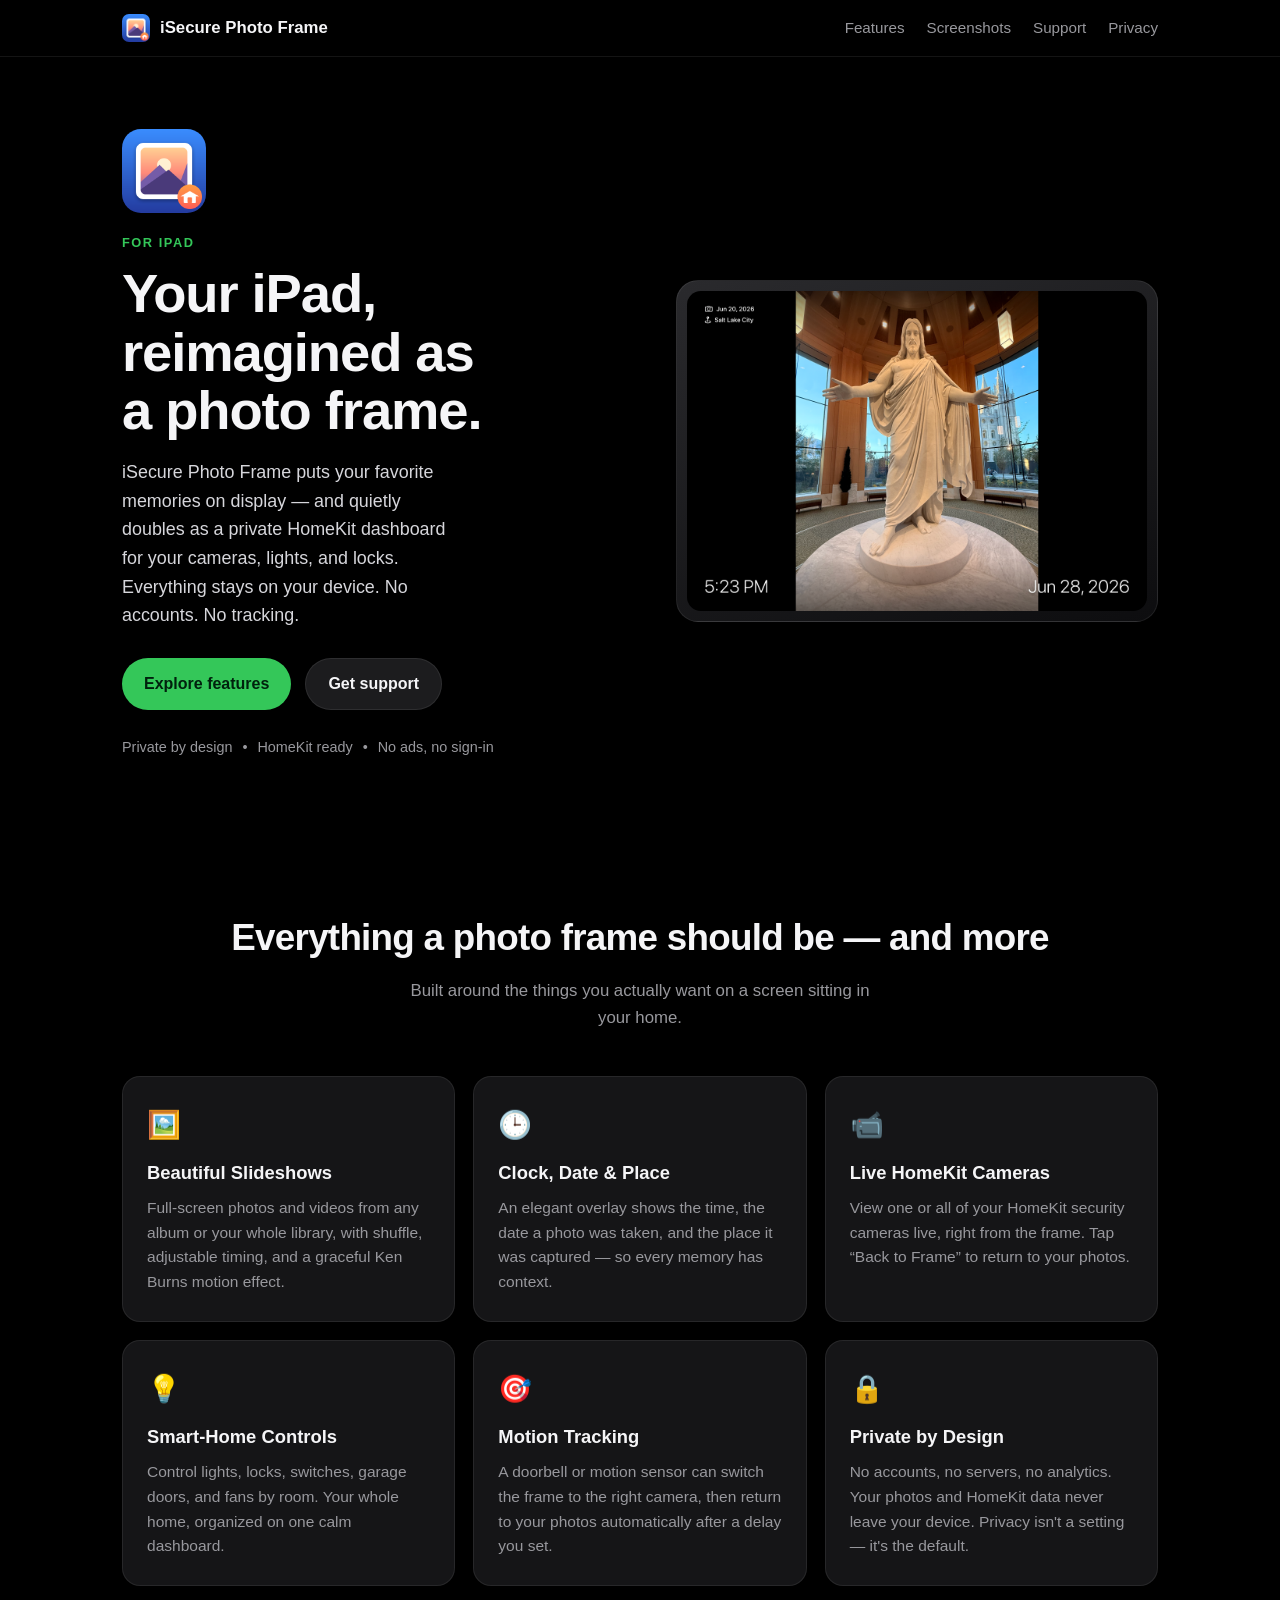
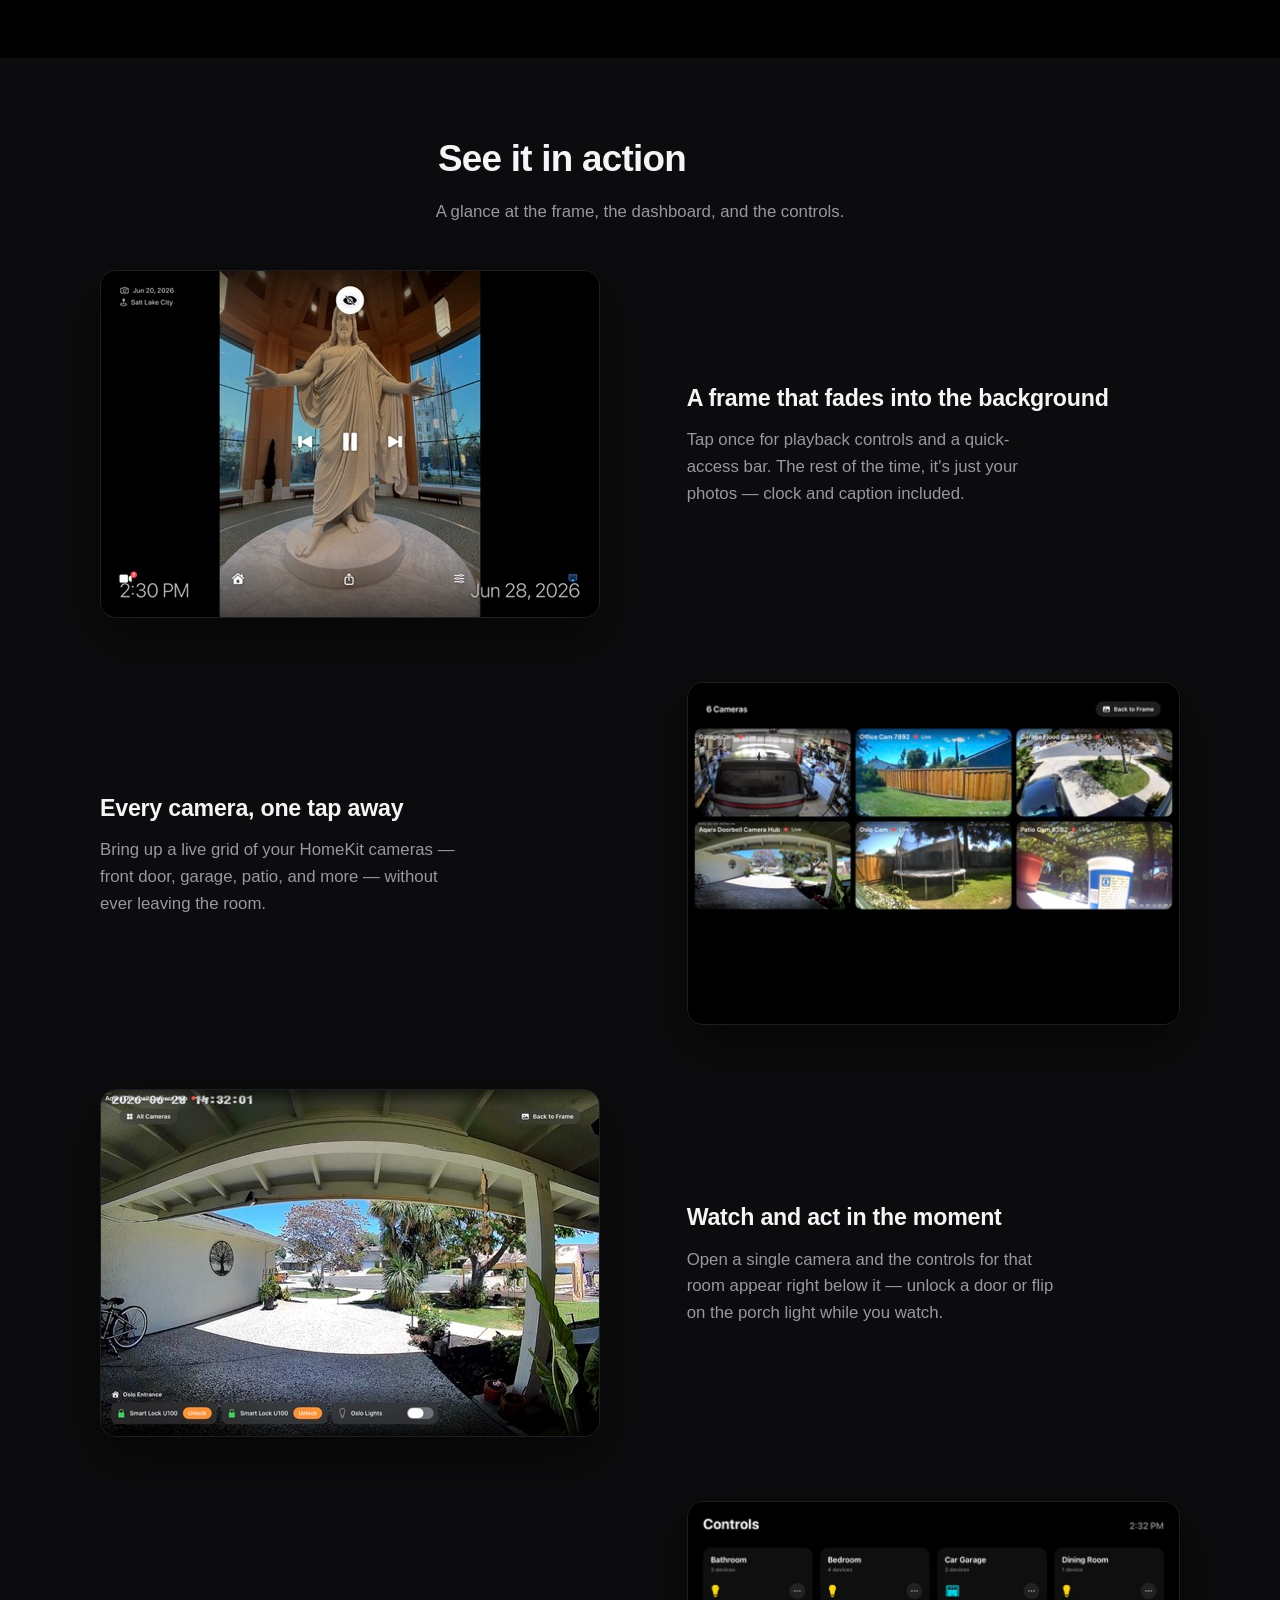
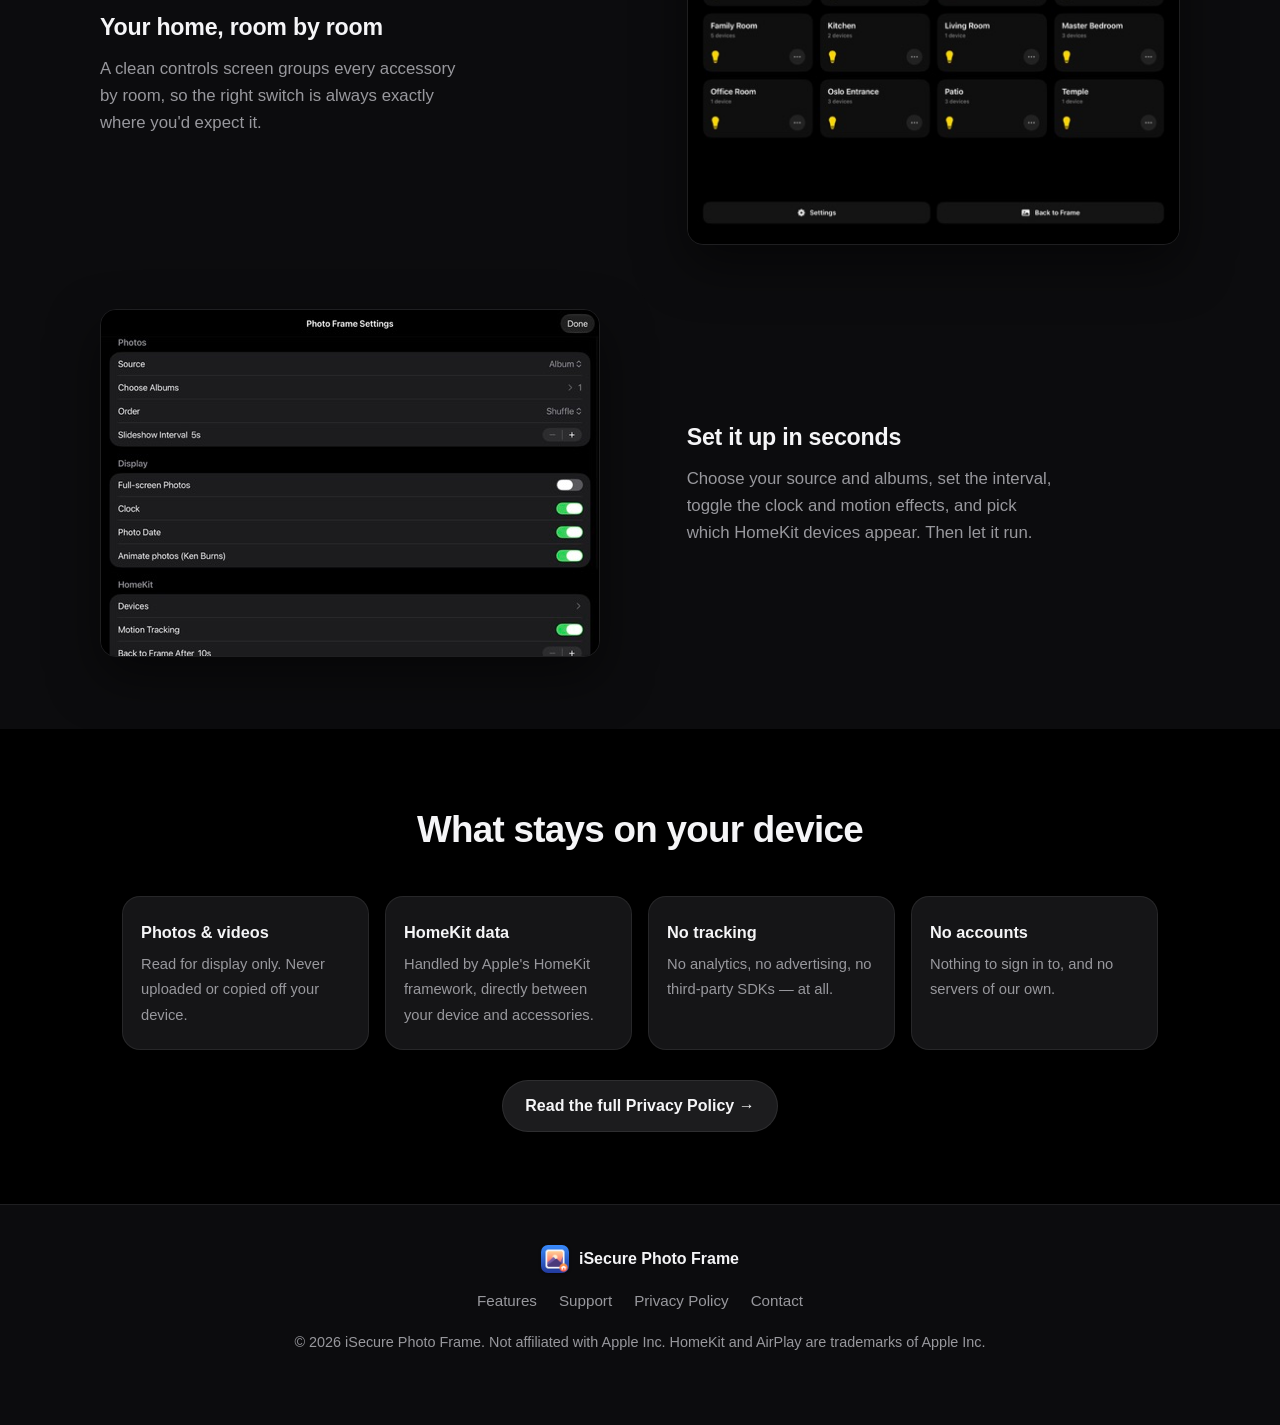
==== index.html @ d1e2fe72 "fix firebase config for iphotoframe project" ====
<!DOCTYPE html>
<html lang="en">
<head>
  <meta charset="utf-8">
  <meta name="viewport" content="width=device-width, initial-scale=1">
  <title>iSecure Photo Frame — Your iPad as a Photo Frame &amp; HomeKit Dashboard</title>
  <meta name="description" content="iSecure Photo Frame turns your iPad into a beautiful digital photo frame and a private HomeKit dashboard — live camera feeds, smart-home controls, and your favorite memories on display.">

  <!-- Open Graph -->
  <meta property="og:title" content="iSecure Photo Frame">
  <meta property="og:description" content="Turn your iPad into a beautiful photo frame and a private HomeKit dashboard.">
  <meta property="og:type" content="website">
  <meta property="og:image" content="images/hero-slideshow.png">

  <link rel="icon" type="image/png" href="images/app-icon.png">
  <link rel="apple-touch-icon" href="images/app-icon.png">
  <link rel="stylesheet" href="styles.css">
</head>
<body>

  <!-- Nav -->
  <header class="nav">
    <div class="nav-inner">
      <a class="brand" href="index.html">
        <img class="brand-mark" src="images/app-icon.png" alt="">
        <span>iSecure Photo Frame</span>
      </a>
      <nav class="nav-links">
        <a href="#features">Features</a>
        <a href="#screens">Screenshots</a>
        <a href="Support.html">Support</a>
        <a href="PrivacyPolicy.html">Privacy</a>
      </nav>
    </div>
  </header>

  <!-- Hero -->
  <section class="hero">
    <div class="hero-text">
      <img class="hero-icon" src="images/app-icon.png" alt="iSecure Photo Frame app icon">
      <p class="eyebrow">For iPad</p>
      <h1>Your iPad, reimagined as a&nbsp;photo frame.</h1>
      <p class="lede">
        iSecure Photo Frame puts your favorite memories on display — and quietly doubles
        as a private HomeKit dashboard for your cameras, lights, and locks. Everything
        stays on your device. No accounts. No tracking.
      </p>
      <div class="cta-row">
        <a class="btn btn-primary" href="#features">Explore features</a>
        <a class="btn btn-ghost" href="Support.html">Get support</a>
      </div>
      <p class="badges">
        <span>Private by design</span><span>•</span><span>HomeKit ready</span><span>•</span><span>No ads, no sign-in</span>
      </p>
    </div>
    <div class="hero-shot">
      <div class="frame">
        <img src="images/hero-slideshow.png" alt="iSecure Photo Frame showing a full-screen photo slideshow with clock and date overlay" loading="eager">
      </div>
    </div>
  </section>

  <!-- Feature highlights -->
  <section id="features" class="section">
    <h2 class="section-title">Everything a photo frame should be — and more</h2>
    <p class="section-sub">Built around the things you actually want on a screen sitting in your home.</p>

    <div class="grid">
      <article class="card">
        <div class="card-icon">🖼️</div>
        <h3>Beautiful Slideshows</h3>
        <p>Full-screen photos and videos from any album or your whole library, with shuffle, adjustable timing, and a graceful Ken Burns motion effect.</p>
      </article>

      <article class="card">
        <div class="card-icon">🕒</div>
        <h3>Clock, Date &amp; Place</h3>
        <p>An elegant overlay shows the time, the date a photo was taken, and the place it was captured — so every memory has context.</p>
      </article>

      <article class="card">
        <div class="card-icon">📹</div>
        <h3>Live HomeKit Cameras</h3>
        <p>View one or all of your HomeKit security cameras live, right from the frame. Tap “Back to Frame” to return to your photos.</p>
      </article>

      <article class="card">
        <div class="card-icon">💡</div>
        <h3>Smart-Home Controls</h3>
        <p>Control lights, locks, switches, garage doors, and fans by room. Your whole home, organized on one calm dashboard.</p>
      </article>

      <article class="card">
        <div class="card-icon">🎯</div>
        <h3>Motion Tracking</h3>
        <p>A doorbell or motion sensor can switch the frame to the right camera, then return to your photos automatically after a delay you set.</p>
      </article>

      <article class="card">
        <div class="card-icon">🔒</div>
        <h3>Private by Design</h3>
        <p>No accounts, no servers, no analytics. Your photos and HomeKit data never leave your device. Privacy isn't a setting — it's the default.</p>
      </article>
    </div>
  </section>

  <!-- Screenshot story -->
  <section id="screens" class="section section-alt">
    <h2 class="section-title">See it in action</h2>
    <p class="section-sub">A glance at the frame, the dashboard, and the controls.</p>

    <div class="story">
      <div class="story-row">
        <div class="story-shot"><img src="images/slideshow-controls.jpeg" alt="Slideshow playback controls with play, pause, clock and location" loading="lazy"></div>
        <div class="story-copy">
          <h3>A frame that fades into the background</h3>
          <p>Tap once for playback controls and a quick-access bar. The rest of the time, it's just your photos — clock and caption included.</p>
        </div>
      </div>

      <div class="story-row reverse">
        <div class="story-shot"><img src="images/cameras.jpeg" alt="Grid of six live HomeKit security cameras" loading="lazy"></div>
        <div class="story-copy">
          <h3>Every camera, one tap away</h3>
          <p>Bring up a live grid of your HomeKit cameras — front door, garage, patio, and more — without ever leaving the room.</p>
        </div>
      </div>

      <div class="story-row">
        <div class="story-shot"><img src="images/camera-live.jpeg" alt="Single live camera with smart lock and light controls" loading="lazy"></div>
        <div class="story-copy">
          <h3>Watch and act in the moment</h3>
          <p>Open a single camera and the controls for that room appear right below it — unlock a door or flip on the porch light while you watch.</p>
        </div>
      </div>

      <div class="story-row reverse">
        <div class="story-shot"><img src="images/controls.jpeg" alt="Room-by-room smart home device controls" loading="lazy"></div>
        <div class="story-copy">
          <h3>Your home, room by room</h3>
          <p>A clean controls screen groups every accessory by room, so the right switch is always exactly where you'd expect it.</p>
        </div>
      </div>

      <div class="story-row">
        <div class="story-shot"><img src="images/settings.jpeg" alt="Photo Frame settings screen" loading="lazy"></div>
        <div class="story-copy">
          <h3>Set it up in seconds</h3>
          <p>Choose your source and albums, set the interval, toggle the clock and motion effects, and pick which HomeKit devices appear. Then let it run.</p>
        </div>
      </div>
    </div>
  </section>

  <!-- Privacy band -->
  <section class="section privacy-band">
    <h2 class="section-title">What stays on your device</h2>
    <div class="privacy-grid">
      <div class="privacy-item"><strong>Photos &amp; videos</strong><span>Read for display only. Never uploaded or copied off your device.</span></div>
      <div class="privacy-item"><strong>HomeKit data</strong><span>Handled by Apple's HomeKit framework, directly between your device and accessories.</span></div>
      <div class="privacy-item"><strong>No tracking</strong><span>No analytics, no advertising, no third-party SDKs — at all.</span></div>
      <div class="privacy-item"><strong>No accounts</strong><span>Nothing to sign in to, and no servers of our own.</span></div>
    </div>
    <p class="privacy-cta"><a class="btn btn-ghost" href="PrivacyPolicy.html">Read the full Privacy Policy →</a></p>
  </section>

  <!-- Footer -->
  <footer class="footer">
    <div class="footer-inner">
      <div class="footer-brand">
        <img class="brand-mark" src="images/app-icon.png" alt=""> iSecure Photo Frame
      </div>
      <nav class="footer-links">
        <a href="#features">Features</a>
        <a href="Support.html">Support</a>
        <a href="PrivacyPolicy.html">Privacy Policy</a>
        <a href="mailto:mac.kalvin@mac.com">Contact</a>
      </nav>
      <p class="muted">© 2026 iSecure Photo Frame. Not affiliated with Apple Inc. HomeKit and AirPlay are trademarks of Apple Inc.</p>
    </div>
  </footer>

</body>
</html>
---- styles.css ----
/* iSecure Photo Frame — marketing site
   Dark, photo-frame aesthetic with a HomeKit-green accent. */

:root {
  --bg: #000000;
  --bg-alt: #0c0c0e;
  --surface: #151517;
  --surface-2: #1c1c1e;
  --text: #f5f5f7;
  --muted: #98989d;
  --line: rgba(255, 255, 255, 0.08);
  --accent: #34c759;       /* HomeKit toggle green */
  --accent-2: #0a84ff;     /* iOS blue */
  --radius: 18px;
  --max: 1080px;
  color-scheme: dark;
}

* { box-sizing: border-box; }

html { scroll-behavior: smooth; }

body {
  margin: 0;
  font-family: -apple-system, BlinkMacSystemFont, "Segoe UI", Roboto, Helvetica, Arial, sans-serif;
  background: var(--bg);
  color: var(--text);
  line-height: 1.6;
  -webkit-font-smoothing: antialiased;
}

a { color: var(--accent-2); text-decoration: none; }
a:hover { text-decoration: underline; }

img { max-width: 100%; display: block; }

.muted { color: var(--muted); font-size: 0.9rem; }

/* ---------- Nav ---------- */
.nav {
  position: sticky;
  top: 0;
  z-index: 10;
  background: rgba(0, 0, 0, 0.7);
  backdrop-filter: saturate(180%) blur(20px);
  -webkit-backdrop-filter: saturate(180%) blur(20px);
  border-bottom: 1px solid var(--line);
}
.nav-inner {
  max-width: var(--max);
  margin: 0 auto;
  padding: 14px 22px;
  display: flex;
  align-items: center;
  justify-content: space-between;
}
.brand {
  display: flex;
  align-items: center;
  gap: 10px;
  color: var(--text);
  font-weight: 650;
  font-size: 1.05rem;
}
.brand:hover { text-decoration: none; }
.brand-mark {
  width: 28px;
  height: 28px;
  border-radius: 7px;
  object-fit: cover;
  box-shadow: 0 1px 3px rgba(0, 0, 0, 0.4);
}
.hero-icon {
  width: 84px;
  height: 84px;
  border-radius: 19px;
  margin-bottom: 20px;
  box-shadow: 0 10px 28px rgba(0, 0, 0, 0.5);
}
.nav-links { display: flex; gap: 22px; }
.nav-links a { color: var(--muted); font-size: 0.95rem; }
.nav-links a:hover { color: var(--text); text-decoration: none; }

/* ---------- Hero ---------- */
.hero {
  max-width: var(--max);
  margin: 0 auto;
  padding: 72px 22px 64px;
  display: grid;
  grid-template-columns: 1.05fr 1fr;
  gap: 48px;
  align-items: center;
}
.eyebrow {
  text-transform: uppercase;
  letter-spacing: 0.12em;
  font-size: 0.8rem;
  font-weight: 650;
  color: var(--accent);
  margin: 0 0 12px;
}
.hero h1 {
  font-size: clamp(2.2rem, 4.6vw, 3.4rem);
  line-height: 1.07;
  letter-spacing: -0.02em;
  margin: 0 0 18px;
}
.lede {
  font-size: 1.12rem;
  color: #d6d6db;
  margin: 0 0 28px;
  max-width: 34ch;
}
.cta-row { display: flex; gap: 14px; flex-wrap: wrap; }
.btn {
  display: inline-flex;
  align-items: center;
  padding: 12px 22px;
  border-radius: 999px;
  font-weight: 600;
  font-size: 1rem;
  transition: transform .08s ease, opacity .2s ease, background .2s ease;
}
.btn:hover { text-decoration: none; transform: translateY(-1px); }
.btn-primary { background: var(--accent); color: #00210d; }
.btn-primary:hover { background: #2db14e; }
.btn-ghost { background: var(--surface-2); color: var(--text); border: 1px solid var(--line); }
.btn-ghost:hover { background: #2a2a2d; }
.badges {
  margin-top: 26px;
  display: flex;
  gap: 10px;
  flex-wrap: wrap;
  color: var(--muted);
  font-size: 0.9rem;
}

.hero-shot { display: flex; justify-content: center; }
.frame {
  padding: 10px;
  background: linear-gradient(160deg, #2a2a2d, #0d0d0f);
  border-radius: 22px;
  border: 1px solid var(--line);
  box-shadow: 0 30px 80px rgba(0, 0, 0, 0.55);
  max-width: 520px;
}
.frame img { border-radius: 14px; }

/* ---------- Sections ---------- */
.section {
  max-width: var(--max);
  margin: 0 auto;
  padding: 72px 22px;
}
.section-alt { background: var(--bg-alt); max-width: none; }
.section-alt > * { max-width: var(--max); margin-left: auto; margin-right: auto; }
.section-title {
  font-size: clamp(1.7rem, 3vw, 2.3rem);
  letter-spacing: -0.02em;
  text-align: center;
  margin: 0 0 10px;
}
.section-sub {
  text-align: center;
  color: var(--muted);
  font-size: 1.05rem;
  margin: 0 auto 44px;
  max-width: 52ch;
}

/* ---------- Feature grid ---------- */
.grid {
  display: grid;
  grid-template-columns: repeat(3, 1fr);
  gap: 18px;
}
.card {
  background: var(--surface);
  border: 1px solid var(--line);
  border-radius: var(--radius);
  padding: 26px 24px;
  transition: border-color .2s ease, transform .12s ease;
}
.card:hover { border-color: rgba(52, 199, 89, 0.5); transform: translateY(-2px); }
.card-icon { font-size: 1.7rem; margin-bottom: 12px; }
.card h3 { margin: 0 0 8px; font-size: 1.15rem; }
.card p { margin: 0; color: var(--muted); font-size: 0.97rem; }

/* ---------- Screenshot story ---------- */
.story { display: flex; flex-direction: column; gap: 64px; }
.story-row {
  display: grid;
  grid-template-columns: 1.1fr 1fr;
  gap: 44px;
  align-items: center;
}
.story-row.reverse .story-shot { order: 2; }
.story-shot img {
  border-radius: 16px;
  border: 1px solid var(--line);
  box-shadow: 0 20px 50px rgba(0, 0, 0, 0.5);
}
.story-copy h3 { font-size: 1.45rem; letter-spacing: -0.01em; margin: 0 0 10px; }
.story-copy p { color: var(--muted); font-size: 1.05rem; margin: 0; max-width: 40ch; }

/* ---------- Privacy band ---------- */
.privacy-band { text-align: center; }
.privacy-grid {
  display: grid;
  grid-template-columns: repeat(4, 1fr);
  gap: 16px;
  margin: 36px 0 30px;
}
.privacy-item {
  background: var(--surface);
  border: 1px solid var(--line);
  border-radius: var(--radius);
  padding: 22px 18px;
  text-align: left;
}
.privacy-item strong { display: block; margin-bottom: 6px; font-size: 1.02rem; }
.privacy-item span { color: var(--muted); font-size: 0.92rem; }
.privacy-cta { margin: 0; }

/* ---------- Content pages (Privacy / Support) ---------- */
.page {
  max-width: 800px;
  margin: 0 auto;
  padding: 56px 22px 80px;
}
.page h1 {
  font-size: clamp(2rem, 4vw, 2.6rem);
  letter-spacing: -0.02em;
  margin: 0 0 6px;
}
.page h2 {
  font-size: 1.3rem;
  letter-spacing: -0.01em;
  margin: 2.2em 0 0.4em;
}
.page h3 { font-size: 1.08rem; margin: 1.4em 0 0.3em; }
.page p { color: #d6d6db; margin: 0 0 1em; }
.page ul { padding-left: 1.2em; color: #d6d6db; }
.page li { margin: 0.35em 0; }
.page strong { color: var(--text); }
.page .lead { font-size: 1.12rem; color: #d6d6db; }
.page-eyebrow {
  text-transform: uppercase;
  letter-spacing: 0.12em;
  font-size: 0.8rem;
  font-weight: 650;
  color: var(--accent);
  margin: 0 0 12px;
}
.card-soft {
  background: var(--surface);
  border: 1px solid var(--line);
  border-radius: var(--radius);
  padding: 22px 24px;
  margin: 24px 0;
}
.card-soft h3 { margin-top: 0; }
.card-soft p:last-child { margin-bottom: 0; }

/* ---------- Footer ---------- */
.footer {
  border-top: 1px solid var(--line);
  background: var(--bg-alt);
}
.footer-inner {
  max-width: var(--max);
  margin: 0 auto;
  padding: 40px 22px 56px;
  text-align: center;
}
.footer-brand {
  display: inline-flex;
  align-items: center;
  gap: 10px;
  font-weight: 650;
  margin-bottom: 16px;
}
.footer-links {
  display: flex;
  gap: 22px;
  justify-content: center;
  flex-wrap: wrap;
  margin-bottom: 18px;
}
.footer-links a { color: var(--muted); font-size: 0.95rem; }
.footer-links a:hover { color: var(--text); }

/* ---------- Responsive ---------- */
@media (max-width: 860px) {
  .hero {
    grid-template-columns: 1fr;
    padding-top: 48px;
    text-align: center;
  }
  .hero .lede, .hero .badges, .hero-icon { margin-left: auto; margin-right: auto; }
  .cta-row { justify-content: center; }
  .hero-shot { order: -1; }
  .frame { max-width: 360px; }
  .grid { grid-template-columns: 1fr 1fr; }
  .story-row, .story-row.reverse { grid-template-columns: 1fr; gap: 22px; }
  .story-row.reverse .story-shot { order: 0; }
  .story-copy { text-align: center; }
  .story-copy p { margin-left: auto; margin-right: auto; }
  .privacy-grid { grid-template-columns: 1fr 1fr; }
}
@media (max-width: 520px) {
  .nav-links { gap: 14px; }
  .grid { grid-template-columns: 1fr; }
  .privacy-grid { grid-template-columns: 1fr; }
}
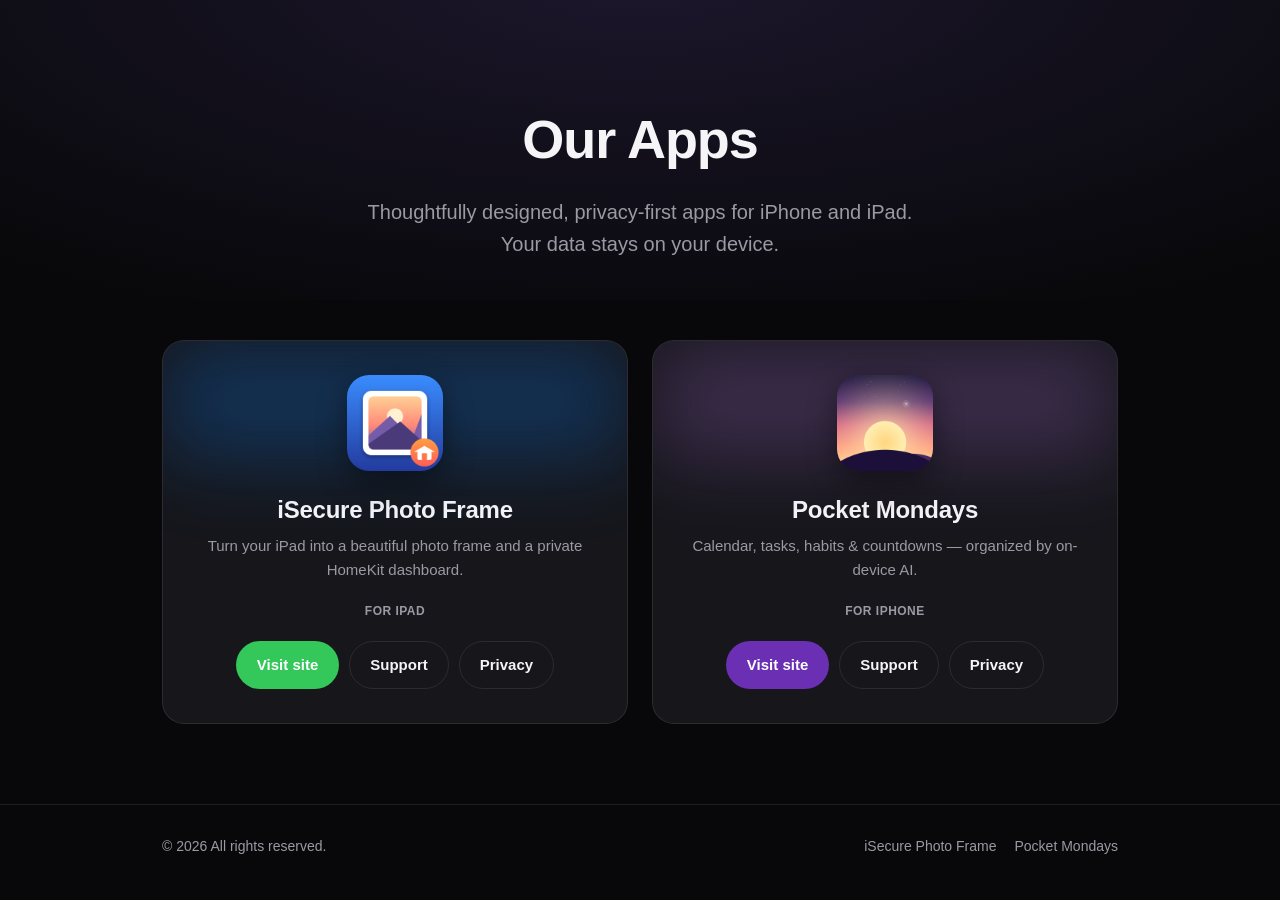
==== commit 443f8840: "fix firebase config for iphotoframe project" ====
--- a/index.html
+++ b/index.html
@@ -1,184 +1,65 @@
 <!DOCTYPE html>
 <html lang="en">
 <head>
-  <meta charset="utf-8">
-  <meta name="viewport" content="width=device-width, initial-scale=1">
-  <title>iSecure Photo Frame — Your iPad as a Photo Frame &amp; HomeKit Dashboard</title>
-  <meta name="description" content="iSecure Photo Frame turns your iPad into a beautiful digital photo frame and a private HomeKit dashboard — live camera feeds, smart-home controls, and your favorite memories on display.">
-
-  <!-- Open Graph -->
-  <meta property="og:title" content="iSecure Photo Frame">
-  <meta property="og:description" content="Turn your iPad into a beautiful photo frame and a private HomeKit dashboard.">
-  <meta property="og:type" content="website">
-  <meta property="og:image" content="images/hero-slideshow.png">
-
-  <link rel="icon" type="image/png" href="images/app-icon.png">
-  <link rel="apple-touch-icon" href="images/app-icon.png">
-  <link rel="stylesheet" href="styles.css">
+    <meta charset="UTF-8" />
+    <meta name="viewport" content="width=device-width, initial-scale=1" />
+    <title>Our Apps — iSecure Photo Frame &amp; Pocket Mondays</title>
+    <meta name="description" content="Privacy-first apps for iPhone and iPad. Meet iSecure Photo Frame and Pocket Mondays." />
+    <meta name="theme-color" content="#08080a" />
+    <meta property="og:title" content="Our Apps" />
+    <meta property="og:description" content="Privacy-first apps for iPhone and iPad — iSecure Photo Frame and Pocket Mondays." />
+    <meta property="og:type" content="website" />
+    <link rel="icon" href="data:image/svg+xml,%3Csvg xmlns='http://www.w3.org/2000/svg' viewBox='0 0 100 100'%3E%3Crect width='100' height='100' rx='22' fill='%236b2fb3'/%3E%3Ctext x='50' y='68' font-size='58' text-anchor='middle' fill='white' font-family='Arial'%3E%E2%97%88%3C/text%3E%3C/svg%3E" />
+    <link rel="stylesheet" href="styles.css" />
 </head>
 <body>
+    <header class="hero">
+        <div class="wrap">
+            <h1>Our Apps</h1>
+            <p>Thoughtfully designed, privacy-first apps for iPhone and iPad. Your data stays on your device.</p>
+        </div>
+    </header>
 
-  <!-- Nav -->
-  <header class="nav">
-    <div class="nav-inner">
-      <a class="brand" href="index.html">
-        <img class="brand-mark" src="images/app-icon.png" alt="">
-        <span>iSecure Photo Frame</span>
-      </a>
-      <nav class="nav-links">
-        <a href="#features">Features</a>
-        <a href="#screens">Screenshots</a>
-        <a href="Support.html">Support</a>
-        <a href="PrivacyPolicy.html">Privacy</a>
-      </nav>
-    </div>
-  </header>
+    <main class="wrap">
+        <section class="apps">
+            <!-- iSecure Photo Frame -->
+            <article class="app-card" style="--glow:#0a84ff; --accent:#34c759;">
+                <img class="icon" src="isecure/images/app-icon.png" alt="iSecure Photo Frame app icon" />
+                <h2>iSecure Photo Frame</h2>
+                <p class="tagline">Turn your iPad into a beautiful photo frame and a private HomeKit dashboard.</p>
+                <p class="platform">For iPad</p>
+                <div class="actions">
+                    <a class="btn btn-primary" href="isecure/index.html">Visit site</a>
+                    <a class="btn btn-ghost" href="isecure/support.html">Support</a>
+                    <a class="btn btn-ghost" href="isecure/privacy.html">Privacy</a>
+                </div>
+            </article>
 
-  <!-- Hero -->
-  <section class="hero">
-    <div class="hero-text">
-      <img class="hero-icon" src="images/app-icon.png" alt="iSecure Photo Frame app icon">
-      <p class="eyebrow">For iPad</p>
-      <h1>Your iPad, reimagined as a&nbsp;photo frame.</h1>
-      <p class="lede">
-        iSecure Photo Frame puts your favorite memories on display — and quietly doubles
-        as a private HomeKit dashboard for your cameras, lights, and locks. Everything
-        stays on your device. No accounts. No tracking.
-      </p>
-      <div class="cta-row">
-        <a class="btn btn-primary" href="#features">Explore features</a>
-        <a class="btn btn-ghost" href="Support.html">Get support</a>
-      </div>
-      <p class="badges">
-        <span>Private by design</span><span>•</span><span>HomeKit ready</span><span>•</span><span>No ads, no sign-in</span>
-      </p>
-    </div>
-    <div class="hero-shot">
-      <div class="frame">
-        <img src="images/hero-slideshow.png" alt="iSecure Photo Frame showing a full-screen photo slideshow with clock and date overlay" loading="eager">
-      </div>
-    </div>
-  </section>
+            <!-- Pocket Mondays -->
+            <article class="app-card" style="--glow:#a86fd6; --accent:#6b2fb3;">
+                <img class="icon" src="pocket-mondays/app-icon.png" alt="Pocket Mondays app icon" />
+                <h2>Pocket Mondays</h2>
+                <p class="tagline">Calendar, tasks, habits &amp; countdowns — organized by on-device AI.</p>
+                <p class="platform">For iPhone</p>
+                <div class="actions">
+                    <a class="btn btn-primary" href="pocket-mondays/index.html">Visit site</a>
+                    <a class="btn btn-ghost" href="pocket-mondays/support.html">Support</a>
+                    <a class="btn btn-ghost" href="pocket-mondays/privacy.html">Privacy</a>
+                </div>
+            </article>
+        </section>
+    </main>
 
-  <!-- Feature highlights -->
-  <section id="features" class="section">
-    <h2 class="section-title">Everything a photo frame should be — and more</h2>
-    <p class="section-sub">Built around the things you actually want on a screen sitting in your home.</p>
+    <footer class="footer">
+        <div class="wrap">
+            <div>© <span id="year">2026</span> All rights reserved.</div>
+            <div class="links">
+                <a href="isecure/index.html">iSecure Photo Frame</a>
+                <a href="pocket-mondays/index.html">Pocket Mondays</a>
+            </div>
+        </div>
+    </footer>
 
-    <div class="grid">
-      <article class="card">
-        <div class="card-icon">🖼️</div>
-        <h3>Beautiful Slideshows</h3>
-        <p>Full-screen photos and videos from any album or your whole library, with shuffle, adjustable timing, and a graceful Ken Burns motion effect.</p>
-      </article>
-
-      <article class="card">
-        <div class="card-icon">🕒</div>
-        <h3>Clock, Date &amp; Place</h3>
-        <p>An elegant overlay shows the time, the date a photo was taken, and the place it was captured — so every memory has context.</p>
-      </article>
-
-      <article class="card">
-        <div class="card-icon">📹</div>
-        <h3>Live HomeKit Cameras</h3>
-        <p>View one or all of your HomeKit security cameras live, right from the frame. Tap “Back to Frame” to return to your photos.</p>
-      </article>
-
-      <article class="card">
-        <div class="card-icon">💡</div>
-        <h3>Smart-Home Controls</h3>
-        <p>Control lights, locks, switches, garage doors, and fans by room. Your whole home, organized on one calm dashboard.</p>
-      </article>
-
-      <article class="card">
-        <div class="card-icon">🎯</div>
-        <h3>Motion Tracking</h3>
-        <p>A doorbell or motion sensor can switch the frame to the right camera, then return to your photos automatically after a delay you set.</p>
-      </article>
-
-      <article class="card">
-        <div class="card-icon">🔒</div>
-        <h3>Private by Design</h3>
-        <p>No accounts, no servers, no analytics. Your photos and HomeKit data never leave your device. Privacy isn't a setting — it's the default.</p>
-      </article>
-    </div>
-  </section>
-
-  <!-- Screenshot story -->
-  <section id="screens" class="section section-alt">
-    <h2 class="section-title">See it in action</h2>
-    <p class="section-sub">A glance at the frame, the dashboard, and the controls.</p>
-
-    <div class="story">
-      <div class="story-row">
-        <div class="story-shot"><img src="images/slideshow-controls.jpeg" alt="Slideshow playback controls with play, pause, clock and location" loading="lazy"></div>
-        <div class="story-copy">
-          <h3>A frame that fades into the background</h3>
-          <p>Tap once for playback controls and a quick-access bar. The rest of the time, it's just your photos — clock and caption included.</p>
-        </div>
-      </div>
-
-      <div class="story-row reverse">
-        <div class="story-shot"><img src="images/cameras.jpeg" alt="Grid of six live HomeKit security cameras" loading="lazy"></div>
-        <div class="story-copy">
-          <h3>Every camera, one tap away</h3>
-          <p>Bring up a live grid of your HomeKit cameras — front door, garage, patio, and more — without ever leaving the room.</p>
-        </div>
-      </div>
-
-      <div class="story-row">
-        <div class="story-shot"><img src="images/camera-live.jpeg" alt="Single live camera with smart lock and light controls" loading="lazy"></div>
-        <div class="story-copy">
-          <h3>Watch and act in the moment</h3>
-          <p>Open a single camera and the controls for that room appear right below it — unlock a door or flip on the porch light while you watch.</p>
-        </div>
-      </div>
-
-      <div class="story-row reverse">
-        <div class="story-shot"><img src="images/controls.jpeg" alt="Room-by-room smart home device controls" loading="lazy"></div>
-        <div class="story-copy">
-          <h3>Your home, room by room</h3>
-          <p>A clean controls screen groups every accessory by room, so the right switch is always exactly where you'd expect it.</p>
-        </div>
-      </div>
-
-      <div class="story-row">
-        <div class="story-shot"><img src="images/settings.jpeg" alt="Photo Frame settings screen" loading="lazy"></div>
-        <div class="story-copy">
-          <h3>Set it up in seconds</h3>
-          <p>Choose your source and albums, set the interval, toggle the clock and motion effects, and pick which HomeKit devices appear. Then let it run.</p>
-        </div>
-      </div>
-    </div>
-  </section>
-
-  <!-- Privacy band -->
-  <section class="section privacy-band">
-    <h2 class="section-title">What stays on your device</h2>
-    <div class="privacy-grid">
-      <div class="privacy-item"><strong>Photos &amp; videos</strong><span>Read for display only. Never uploaded or copied off your device.</span></div>
-      <div class="privacy-item"><strong>HomeKit data</strong><span>Handled by Apple's HomeKit framework, directly between your device and accessories.</span></div>
-      <div class="privacy-item"><strong>No tracking</strong><span>No analytics, no advertising, no third-party SDKs — at all.</span></div>
-      <div class="privacy-item"><strong>No accounts</strong><span>Nothing to sign in to, and no servers of our own.</span></div>
-    </div>
-    <p class="privacy-cta"><a class="btn btn-ghost" href="PrivacyPolicy.html">Read the full Privacy Policy →</a></p>
-  </section>
-
-  <!-- Footer -->
-  <footer class="footer">
-    <div class="footer-inner">
-      <div class="footer-brand">
-        <img class="brand-mark" src="images/app-icon.png" alt=""> iSecure Photo Frame
-      </div>
-      <nav class="footer-links">
-        <a href="#features">Features</a>
-        <a href="Support.html">Support</a>
-        <a href="PrivacyPolicy.html">Privacy Policy</a>
-        <a href="mailto:mac.kalvin@mac.com">Contact</a>
-      </nav>
-      <p class="muted">© 2026 iSecure Photo Frame. Not affiliated with Apple Inc. HomeKit and AirPlay are trademarks of Apple Inc.</p>
-    </div>
-  </footer>
-
+    <script>document.getElementById("year").textContent = new Date().getFullYear();</script>
 </body>
 </html>
--- a/styles.css
+++ b/styles.css
@@ -1,315 +1,120 @@
-/* iSecure Photo Frame — marketing site
-   Dark, photo-frame aesthetic with a HomeKit-green accent. */
+/* Hub landing — features multiple apps. Dark, neutral parent theme
+   that complements both iSecure (green/blue) and Pocket Mondays (violet). */
 
 :root {
-  --bg: #000000;
-  --bg-alt: #0c0c0e;
-  --surface: #151517;
-  --surface-2: #1c1c1e;
-  --text: #f5f5f7;
-  --muted: #98989d;
-  --line: rgba(255, 255, 255, 0.08);
-  --accent: #34c759;       /* HomeKit toggle green */
-  --accent-2: #0a84ff;     /* iOS blue */
-  --radius: 18px;
-  --max: 1080px;
-  color-scheme: dark;
+    --bg: #08080a;
+    --bg-2: #101014;
+    --card: #16161b;
+    --text: #f5f5f7;
+    --muted: #9a9aa5;
+    --line: rgba(255, 255, 255, 0.09);
+    --radius: 22px;
+    --max: 1000px;
+    color-scheme: dark;
 }
 
 * { box-sizing: border-box; }
-
 html { scroll-behavior: smooth; }
 
 body {
-  margin: 0;
-  font-family: -apple-system, BlinkMacSystemFont, "Segoe UI", Roboto, Helvetica, Arial, sans-serif;
-  background: var(--bg);
-  color: var(--text);
-  line-height: 1.6;
-  -webkit-font-smoothing: antialiased;
+    margin: 0;
+    font-family: -apple-system, BlinkMacSystemFont, "SF Pro Text", "Segoe UI", Roboto, Helvetica, Arial, sans-serif;
+    background: var(--bg);
+    color: var(--text);
+    line-height: 1.6;
+    -webkit-font-smoothing: antialiased;
 }
 
-a { color: var(--accent-2); text-decoration: none; }
-a:hover { text-decoration: underline; }
+a { color: inherit; text-decoration: none; }
 
-img { max-width: 100%; display: block; }
-
-.muted { color: var(--muted); font-size: 0.9rem; }
-
-/* ---------- Nav ---------- */
-.nav {
-  position: sticky;
-  top: 0;
-  z-index: 10;
-  background: rgba(0, 0, 0, 0.7);
-  backdrop-filter: saturate(180%) blur(20px);
-  -webkit-backdrop-filter: saturate(180%) blur(20px);
-  border-bottom: 1px solid var(--line);
-}
-.nav-inner {
-  max-width: var(--max);
-  margin: 0 auto;
-  padding: 14px 22px;
-  display: flex;
-  align-items: center;
-  justify-content: space-between;
-}
-.brand {
-  display: flex;
-  align-items: center;
-  gap: 10px;
-  color: var(--text);
-  font-weight: 650;
-  font-size: 1.05rem;
-}
-.brand:hover { text-decoration: none; }
-.brand-mark {
-  width: 28px;
-  height: 28px;
-  border-radius: 7px;
-  object-fit: cover;
-  box-shadow: 0 1px 3px rgba(0, 0, 0, 0.4);
-}
-.hero-icon {
-  width: 84px;
-  height: 84px;
-  border-radius: 19px;
-  margin-bottom: 20px;
-  box-shadow: 0 10px 28px rgba(0, 0, 0, 0.5);
-}
-.nav-links { display: flex; gap: 22px; }
-.nav-links a { color: var(--muted); font-size: 0.95rem; }
-.nav-links a:hover { color: var(--text); text-decoration: none; }
+.wrap { max-width: var(--max); margin: 0 auto; padding: 0 22px; }
 
 /* ---------- Hero ---------- */
 .hero {
-  max-width: var(--max);
-  margin: 0 auto;
-  padding: 72px 22px 64px;
-  display: grid;
-  grid-template-columns: 1.05fr 1fr;
-  gap: 48px;
-  align-items: center;
-}
-.eyebrow {
-  text-transform: uppercase;
-  letter-spacing: 0.12em;
-  font-size: 0.8rem;
-  font-weight: 650;
-  color: var(--accent);
-  margin: 0 0 12px;
+    text-align: center;
+    padding: 96px 0 40px;
+    background: radial-gradient(1000px 380px at 50% -10%, rgba(120, 90, 200, 0.18), transparent);
 }
 .hero h1 {
-  font-size: clamp(2.2rem, 4.6vw, 3.4rem);
-  line-height: 1.07;
-  letter-spacing: -0.02em;
-  margin: 0 0 18px;
+    font-size: clamp(32px, 6vw, 54px);
+    letter-spacing: -0.02em;
+    margin: 0 0 14px;
 }
-.lede {
-  font-size: 1.12rem;
-  color: #d6d6db;
-  margin: 0 0 28px;
-  max-width: 34ch;
-}
-.cta-row { display: flex; gap: 14px; flex-wrap: wrap; }
-.btn {
-  display: inline-flex;
-  align-items: center;
-  padding: 12px 22px;
-  border-radius: 999px;
-  font-weight: 600;
-  font-size: 1rem;
-  transition: transform .08s ease, opacity .2s ease, background .2s ease;
-}
-.btn:hover { text-decoration: none; transform: translateY(-1px); }
-.btn-primary { background: var(--accent); color: #00210d; }
-.btn-primary:hover { background: #2db14e; }
-.btn-ghost { background: var(--surface-2); color: var(--text); border: 1px solid var(--line); }
-.btn-ghost:hover { background: #2a2a2d; }
-.badges {
-  margin-top: 26px;
-  display: flex;
-  gap: 10px;
-  flex-wrap: wrap;
-  color: var(--muted);
-  font-size: 0.9rem;
+.hero p {
+    color: var(--muted);
+    font-size: clamp(16px, 2.4vw, 20px);
+    max-width: 560px;
+    margin: 0 auto;
 }
 
-.hero-shot { display: flex; justify-content: center; }
-.frame {
-  padding: 10px;
-  background: linear-gradient(160deg, #2a2a2d, #0d0d0f);
-  border-radius: 22px;
-  border: 1px solid var(--line);
-  box-shadow: 0 30px 80px rgba(0, 0, 0, 0.55);
-  max-width: 520px;
+/* ---------- App cards ---------- */
+.apps {
+    display: grid;
+    grid-template-columns: repeat(auto-fit, minmax(300px, 1fr));
+    gap: 24px;
+    padding: 40px 0 20px;
 }
-.frame img { border-radius: 14px; }
+.app-card {
+    background: var(--card);
+    border: 1px solid var(--line);
+    border-radius: var(--radius);
+    padding: 34px 30px;
+    display: flex;
+    flex-direction: column;
+    align-items: center;
+    text-align: center;
+    position: relative;
+    overflow: hidden;
+    transition: transform .15s ease, border-color .15s ease;
+}
+.app-card::before {
+    content: "";
+    position: absolute;
+    inset: 0 0 auto 0;
+    height: 120px;
+    background: var(--glow, transparent);
+    opacity: 0.25;
+    filter: blur(40px);
+    pointer-events: none;
+}
+.app-card:hover { transform: translateY(-4px); border-color: rgba(255,255,255,0.18); }
 
-/* ---------- Sections ---------- */
-.section {
-  max-width: var(--max);
-  margin: 0 auto;
-  padding: 72px 22px;
+.app-card .icon {
+    width: 96px; height: 96px;
+    border-radius: 22px;
+    box-shadow: 0 10px 30px rgba(0,0,0,0.45);
+    position: relative;
+    z-index: 1;
 }
-.section-alt { background: var(--bg-alt); max-width: none; }
-.section-alt > * { max-width: var(--max); margin-left: auto; margin-right: auto; }
-.section-title {
-  font-size: clamp(1.7rem, 3vw, 2.3rem);
-  letter-spacing: -0.02em;
-  text-align: center;
-  margin: 0 0 10px;
-}
-.section-sub {
-  text-align: center;
-  color: var(--muted);
-  font-size: 1.05rem;
-  margin: 0 auto 44px;
-  max-width: 52ch;
+.app-card h2 { margin: 20px 0 4px; font-size: 24px; letter-spacing: -0.01em; }
+.app-card .tagline { color: var(--muted); font-size: 15px; margin: 0 0 8px; }
+.app-card .platform {
+    font-size: 12px; font-weight: 600; letter-spacing: 0.04em; text-transform: uppercase;
+    color: var(--muted);
+    margin-bottom: 20px;
 }
 
-/* ---------- Feature grid ---------- */
-.grid {
-  display: grid;
-  grid-template-columns: repeat(3, 1fr);
-  gap: 18px;
+.app-card .actions { display: flex; gap: 10px; flex-wrap: wrap; justify-content: center; margin-top: auto; }
+.btn {
+    display: inline-flex; align-items: center; gap: 6px;
+    padding: 11px 20px; border-radius: 999px;
+    font-weight: 600; font-size: 15px;
+    border: 1px solid var(--line);
+    transition: transform .1s ease, background .2s ease;
 }
-.card {
-  background: var(--surface);
-  border: 1px solid var(--line);
-  border-radius: var(--radius);
-  padding: 26px 24px;
-  transition: border-color .2s ease, transform .12s ease;
-}
-.card:hover { border-color: rgba(52, 199, 89, 0.5); transform: translateY(-2px); }
-.card-icon { font-size: 1.7rem; margin-bottom: 12px; }
-.card h3 { margin: 0 0 8px; font-size: 1.15rem; }
-.card p { margin: 0; color: var(--muted); font-size: 0.97rem; }
-
-/* ---------- Screenshot story ---------- */
-.story { display: flex; flex-direction: column; gap: 64px; }
-.story-row {
-  display: grid;
-  grid-template-columns: 1.1fr 1fr;
-  gap: 44px;
-  align-items: center;
-}
-.story-row.reverse .story-shot { order: 2; }
-.story-shot img {
-  border-radius: 16px;
-  border: 1px solid var(--line);
-  box-shadow: 0 20px 50px rgba(0, 0, 0, 0.5);
-}
-.story-copy h3 { font-size: 1.45rem; letter-spacing: -0.01em; margin: 0 0 10px; }
-.story-copy p { color: var(--muted); font-size: 1.05rem; margin: 0; max-width: 40ch; }
-
-/* ---------- Privacy band ---------- */
-.privacy-band { text-align: center; }
-.privacy-grid {
-  display: grid;
-  grid-template-columns: repeat(4, 1fr);
-  gap: 16px;
-  margin: 36px 0 30px;
-}
-.privacy-item {
-  background: var(--surface);
-  border: 1px solid var(--line);
-  border-radius: var(--radius);
-  padding: 22px 18px;
-  text-align: left;
-}
-.privacy-item strong { display: block; margin-bottom: 6px; font-size: 1.02rem; }
-.privacy-item span { color: var(--muted); font-size: 0.92rem; }
-.privacy-cta { margin: 0; }
-
-/* ---------- Content pages (Privacy / Support) ---------- */
-.page {
-  max-width: 800px;
-  margin: 0 auto;
-  padding: 56px 22px 80px;
-}
-.page h1 {
-  font-size: clamp(2rem, 4vw, 2.6rem);
-  letter-spacing: -0.02em;
-  margin: 0 0 6px;
-}
-.page h2 {
-  font-size: 1.3rem;
-  letter-spacing: -0.01em;
-  margin: 2.2em 0 0.4em;
-}
-.page h3 { font-size: 1.08rem; margin: 1.4em 0 0.3em; }
-.page p { color: #d6d6db; margin: 0 0 1em; }
-.page ul { padding-left: 1.2em; color: #d6d6db; }
-.page li { margin: 0.35em 0; }
-.page strong { color: var(--text); }
-.page .lead { font-size: 1.12rem; color: #d6d6db; }
-.page-eyebrow {
-  text-transform: uppercase;
-  letter-spacing: 0.12em;
-  font-size: 0.8rem;
-  font-weight: 650;
-  color: var(--accent);
-  margin: 0 0 12px;
-}
-.card-soft {
-  background: var(--surface);
-  border: 1px solid var(--line);
-  border-radius: var(--radius);
-  padding: 22px 24px;
-  margin: 24px 0;
-}
-.card-soft h3 { margin-top: 0; }
-.card-soft p:last-child { margin-bottom: 0; }
+.btn:hover { transform: translateY(-1px); }
+.btn-primary { background: var(--accent, #6b2fb3); border-color: transparent; color: #fff; }
+.btn-ghost { background: transparent; color: var(--text); }
+.btn-ghost:hover { background: rgba(255,255,255,0.06); }
 
 /* ---------- Footer ---------- */
 .footer {
-  border-top: 1px solid var(--line);
-  background: var(--bg-alt);
+    border-top: 1px solid var(--line);
+    margin-top: 60px;
+    padding: 30px 0;
+    color: var(--muted);
+    font-size: 14px;
 }
-.footer-inner {
-  max-width: var(--max);
-  margin: 0 auto;
-  padding: 40px 22px 56px;
-  text-align: center;
-}
-.footer-brand {
-  display: inline-flex;
-  align-items: center;
-  gap: 10px;
-  font-weight: 650;
-  margin-bottom: 16px;
-}
-.footer-links {
-  display: flex;
-  gap: 22px;
-  justify-content: center;
-  flex-wrap: wrap;
-  margin-bottom: 18px;
-}
-.footer-links a { color: var(--muted); font-size: 0.95rem; }
-.footer-links a:hover { color: var(--text); }
-
-/* ---------- Responsive ---------- */
-@media (max-width: 860px) {
-  .hero {
-    grid-template-columns: 1fr;
-    padding-top: 48px;
-    text-align: center;
-  }
-  .hero .lede, .hero .badges, .hero-icon { margin-left: auto; margin-right: auto; }
-  .cta-row { justify-content: center; }
-  .hero-shot { order: -1; }
-  .frame { max-width: 360px; }
-  .grid { grid-template-columns: 1fr 1fr; }
-  .story-row, .story-row.reverse { grid-template-columns: 1fr; gap: 22px; }
-  .story-row.reverse .story-shot { order: 0; }
-  .story-copy { text-align: center; }
-  .story-copy p { margin-left: auto; margin-right: auto; }
-  .privacy-grid { grid-template-columns: 1fr 1fr; }
-}
-@media (max-width: 520px) {
-  .nav-links { gap: 14px; }
-  .grid { grid-template-columns: 1fr; }
-  .privacy-grid { grid-template-columns: 1fr; }
-}
+.footer .wrap { display: flex; justify-content: space-between; flex-wrap: wrap; gap: 14px; }
+.footer .links { display: flex; gap: 18px; flex-wrap: wrap; }
+.footer a:hover { color: var(--text); }
